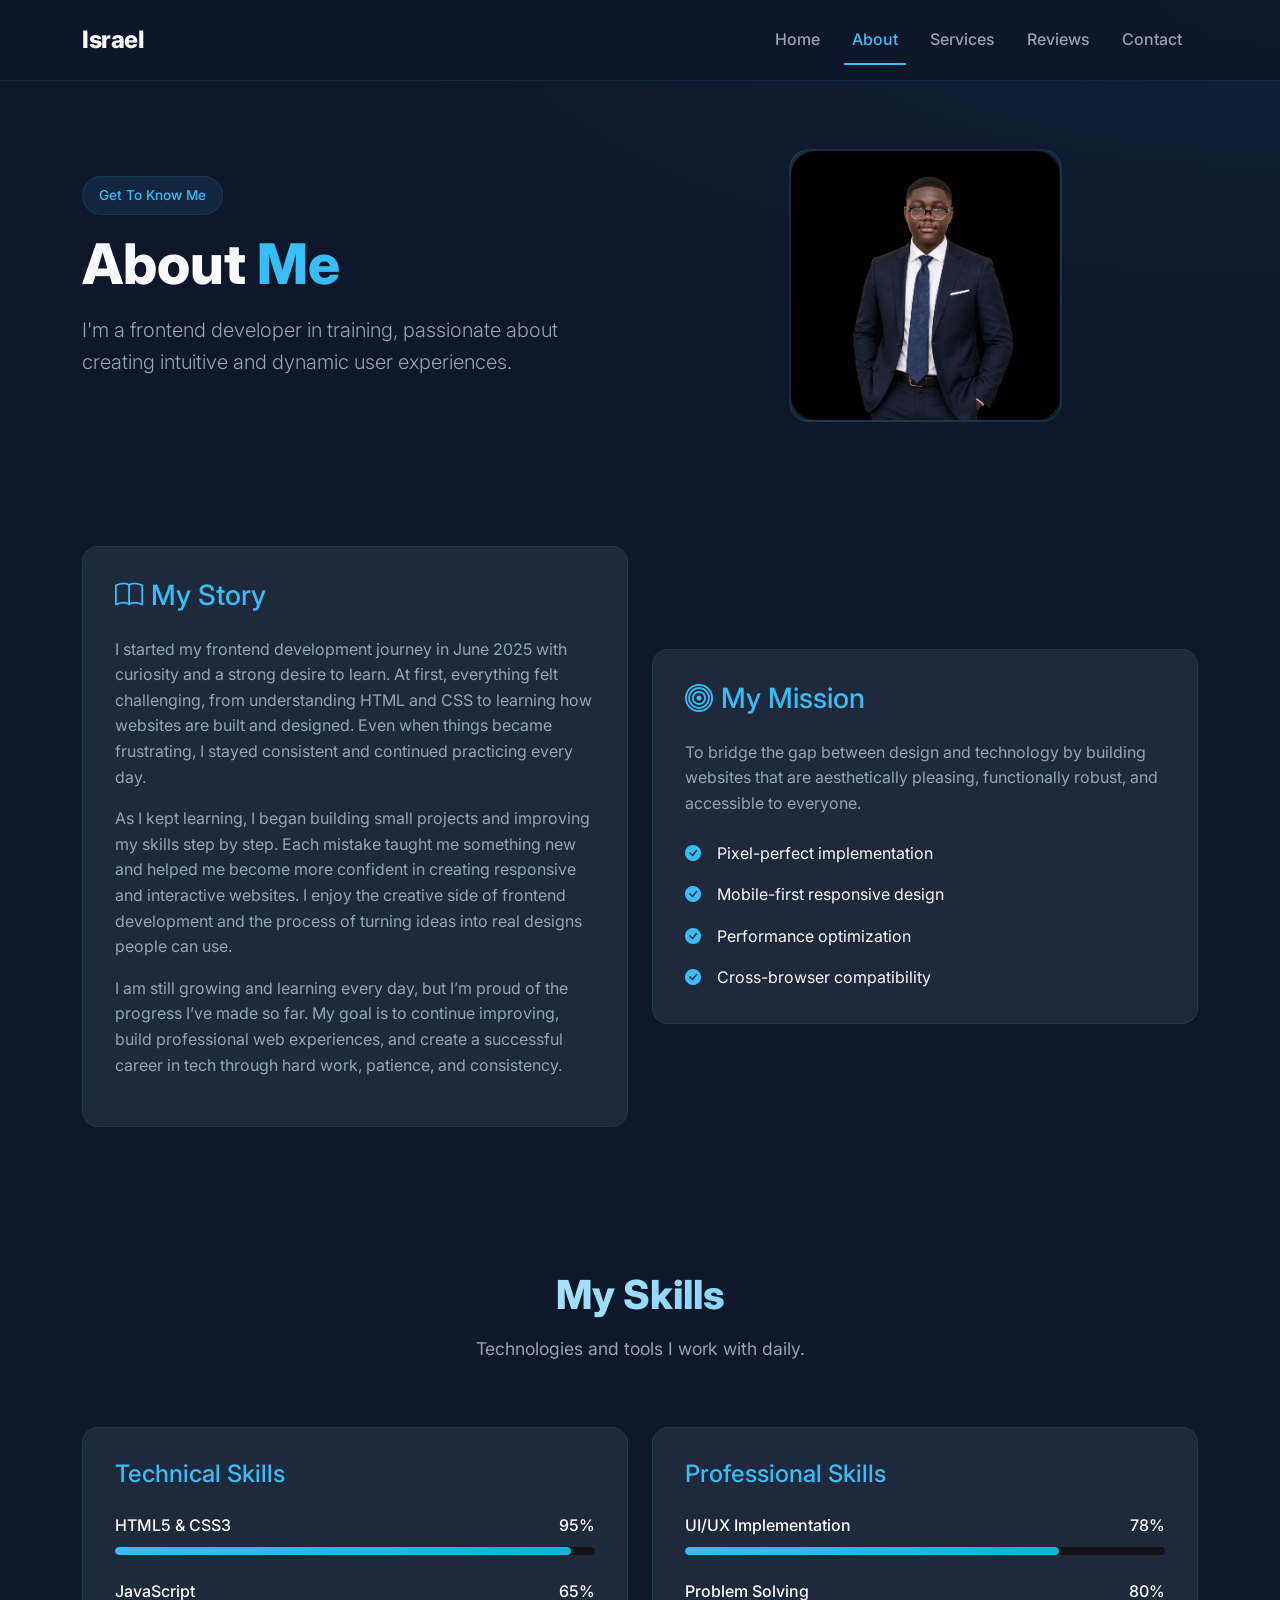
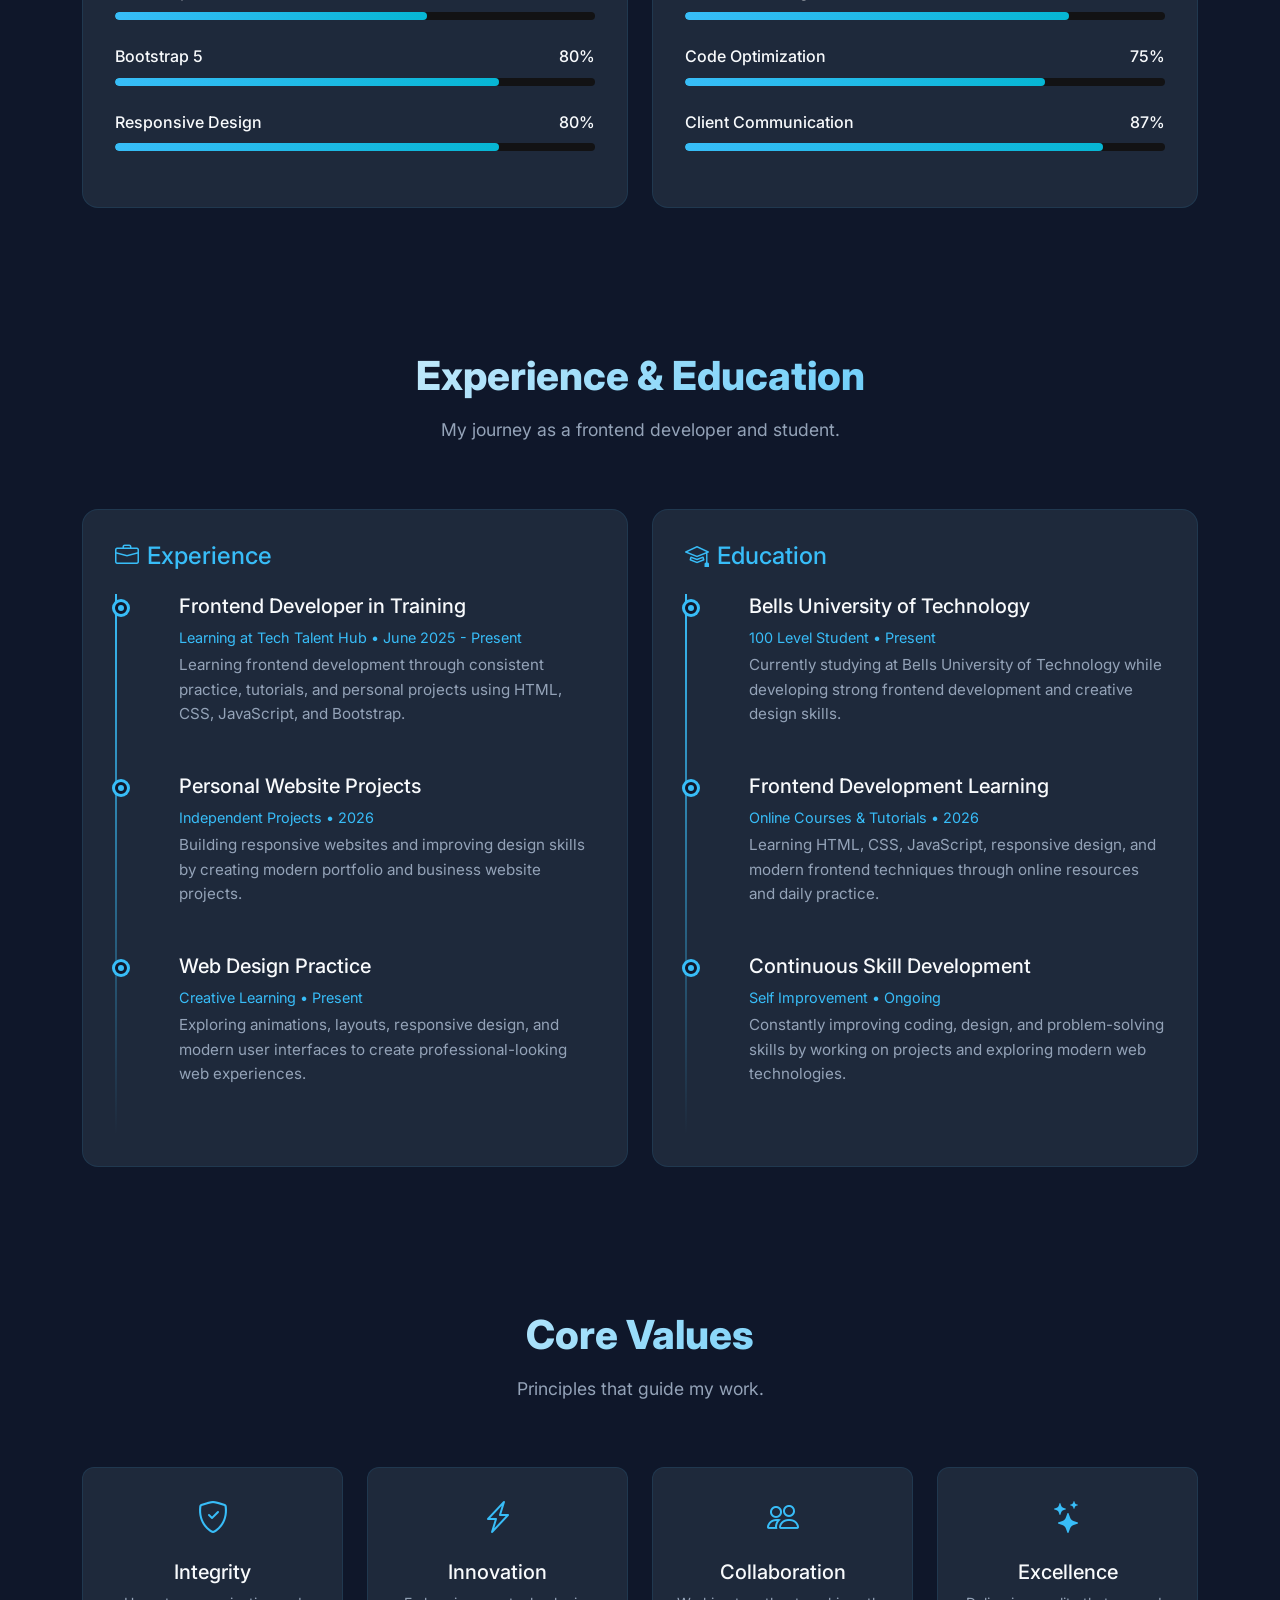
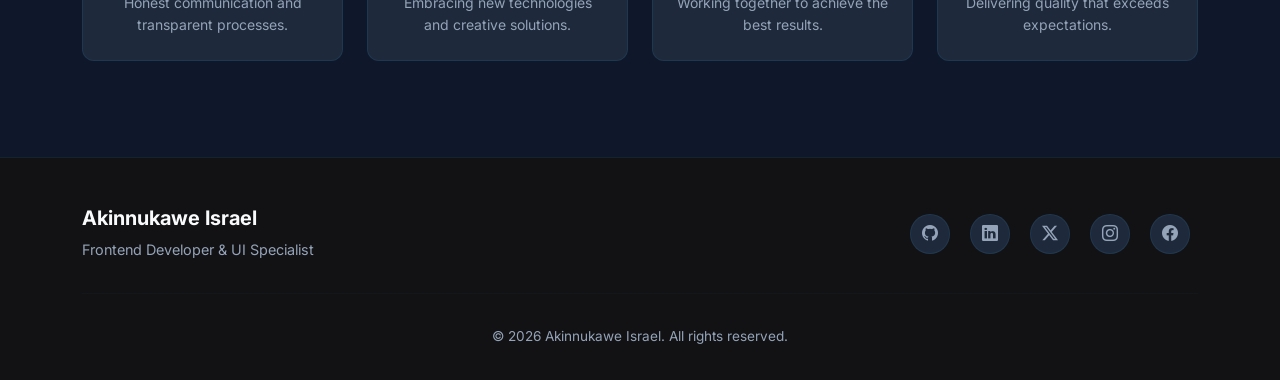
==== about.html @ 378a419d "first commit" ====
<!DOCTYPE html>
<html lang="en">
<head>
  <meta charset="UTF-8">
  <meta name="viewport" content="width=device-width, initial-scale=1.0">
  <title>About | Akinnukawe Israel</title>
  <link href="https://cdn.jsdelivr.net/npm/bootstrap@5.3.2/dist/css/bootstrap.min.css" rel="stylesheet">
  <link rel="stylesheet" href="https://cdn.jsdelivr.net/npm/bootstrap-icons@1.11.1/font/bootstrap-icons.css">
  <link rel="stylesheet" href="style.css">
  <style>
    .about-hero {
      min-height: 50vh;
      display: flex;
      align-items: center;
      background: radial-gradient(ellipse at top right, rgba(56, 189, 248, 0.06) 0%, transparent 50%);
      padding-top: 80px;
    }
    .about-img {
      width: 50%;
      max-width: 400px;
      aspect-ratio: 1;
      border-radius: 20px;
      background: linear-gradient(135deg, #1e293b, #0f172a);
      display: flex;
      align-items: center;
      justify-content: center;
      font-size: 8rem;
      color: var(--accent);
      border: 2px solid var(--border);
      margin: 0 auto;

    }
    .skill-bar-wrapper {
      margin-bottom: 1.5rem;
    }
    .skill-label {
      display: flex;
      justify-content: space-between;
      margin-bottom: 0.5rem;
      font-weight: 500;
    }
    .value-card {
      background: var(--card-bg);
      border: 1px solid var(--border);
      border-radius: 12px;
      padding: 1.5rem;
      text-align: center;
      transition: all 0.3s ease;
    }
    .value-card:hover {
      border-color: var(--accent);
      transform: translateY(-5px);
    }
    .value-icon {
      font-size: 2rem;
      color: var(--accent);
      margin-bottom: 1rem;
    }
  </style>
</head>
<body>

  <nav class="navbar navbar-expand-lg fixed-top">
    <div class="container">
      <a class="navbar-brand" href="index.html">Israel<span></span></a>
      <button class="navbar-toggler" type="button" data-bs-toggle="collapse" data-bs-target="#navbarNav">
        <span class="navbar-toggler-icon" style="filter: invert(1);"></span>
      </button>
      <div class="collapse navbar-collapse" id="navbarNav">
        <ul class="navbar-nav ms-auto">
          <li class="nav-item"><a class="nav-link" href="index.html">Home</a></li>
          <li class="nav-item"><a class="nav-link active" href="about.html">About</a></li>
          <li class="nav-item"><a class="nav-link" href="services.html">Services</a></li>
          <li class="nav-item"><a class="nav-link" href="review.html">Reviews</a></li>
          <li class="nav-item"><a class="nav-link" href="contact.html">Contact</a></li>
        </ul>
      </div>
    </div>
  </nav>

  <!-- Section 1: About Hero -->
  <section class="about-hero" style="padding-top: 120px;">
    <div class="container">
      <div class="row align-items-center">
        <div class="col-lg-6 animate-on-scroll">
          <div class="badge-cyan mb-3 d-inline-block">Get To Know Me</div>
          <h1 style="font-size: 3.5rem; font-weight: 800; margin-bottom: 1rem;">About <span style="color: var(--accent);">Me</span></h1>
          <p class="lead" style="color: var(--text-secondary);">
            I'm a frontend developer in training, passionate about creating intuitive and dynamic user experiences.
          </p>
        </div>
        <div class="col-lg-6 animate-on-scroll stagger-2">
          <div class="about-img">
            <img src="/asset/israel.png" alt="Akinnukawe Israel" style="width:100%;height:100%;border-radius:9%;object-fit:cover;" >
          </div>
        </div>
      </div>
    </div>
  </section>

  <!-- Section 2: My Story -->
  <section class="py-5 my-5">
    <div class="container">
      <div class="row align-items-center">
        <div class="col-lg-6 animate-on-scroll slide-left mb-4 mb-lg-0">
          <div class="glass-card">
            <h3 class="mb-4" style="color: var(--accent);"><i class="bi bi-book me-2"></i>My Story</h3>
            <p style="color: var(--text-secondary);">
             I started my frontend development journey in June 2025 with curiosity and a strong desire to learn. At first, everything felt challenging, from understanding HTML and CSS to learning how websites are built and designed. Even when things became frustrating, I stayed consistent and continued practicing every day.</p>
            <p style="color: var(--text-secondary);">
              As I kept learning, I began building small projects and improving my skills step by step. Each mistake taught me something new and helped me become more confident in creating responsive and interactive websites. I enjoy the creative side of frontend development and the process of turning ideas into real designs people can use.
            </p>
            <p style="color: var(--text-secondary);">
             I am still growing and learning every day, but I’m proud of the progress I’ve made so far. My goal is to continue improving, build professional web experiences, and create a successful career in tech through hard work, patience, and consistency.
            </p>
          </div>
        </div>
        <div class="col-lg-6 animate-on-scroll slide-right stagger-2">
          <div class="glass-card">
            <h3 class="mb-4" style="color: var(--accent);"><i class="bi bi-bullseye me-2"></i>My Mission</h3>
            <p style="color: var(--text-secondary);">
              To bridge the gap between design and technology by building websites that are aesthetically pleasing, functionally robust, and accessible to everyone.
            </p>
            <div class="mt-4">
              <div class="d-flex align-items-center mb-3">
                <i class="bi bi-check-circle-fill me-3" style="color: var(--accent);"></i>
                <span>Pixel-perfect implementation</span>
              </div>
              <div class="d-flex align-items-center mb-3">
                <i class="bi bi-check-circle-fill me-3" style="color: var(--accent);"></i>
                <span>Mobile-first responsive design</span>
              </div>
              <div class="d-flex align-items-center mb-3">
                <i class="bi bi-check-circle-fill me-3" style="color: var(--accent);"></i>
                <span>Performance optimization</span>
              </div>
              <div class="d-flex align-items-center">
                <i class="bi bi-check-circle-fill me-3" style="color: var(--accent);"></i>
                <span>Cross-browser compatibility</span>
              </div>
            </div>
          </div>
        </div>
      </div>
    </div>
  </section>

  <!-- Section 3: Skills -->
  <section class="py-5 my-5">
    <div class="container">
      <div class="section-header animate-on-scroll">
        <h2>My Skills</h2>
        <p>Technologies and tools I work with daily.</p>
      </div>
      <div class="row">
        <div class="col-lg-6 animate-on-scroll stagger-1">
          <div class="glass-card">
            <h4 class="mb-4" style="color: var(--accent);">Technical Skills</h4>
            <div class="skill-bar-wrapper">
              <div class="skill-label">
                <span>HTML5 & CSS3</span>
                <span>95%</span>
              </div>
              <div class="progress">
                <div class="progress-bar" data-width="95" style="width: 0%;"></div>
              </div>
            </div>
            <div class="skill-bar-wrapper">
              <div class="skill-label">
                <span>JavaScript</span>
                <span>65%</span>
              </div>
              <div class="progress">
                <div class="progress-bar" data-width="65" style="width: 0%;"></div>
              </div>
            </div>
            <div class="skill-bar-wrapper">
              <div class="skill-label">
                <span>Bootstrap 5</span>
                <span>80%</span>
              </div>
              <div class="progress">
                <div class="progress-bar" data-width="80" style="width: 0%;"></div>
              </div>
            </div>
            <div class="skill-bar-wrapper">
              <div class="skill-label">
                <span>Responsive Design</span>
                <span>80%</span>
              </div>
              <div class="progress">
                <div class="progress-bar" data-width="80" style="width: 0%;"></div>
              </div>
            </div>
          </div>
        </div>
        <div class="col-lg-6 animate-on-scroll stagger-2">
          <div class="glass-card">
            <h4 class="mb-4" style="color: var(--accent);">Professional Skills</h4>
            <div class="skill-bar-wrapper">
              <div class="skill-label">
                <span>UI/UX Implementation</span>
                <span>78%</span>
              </div>
              <div class="progress">
                <div class="progress-bar" data-width="78" style="width: 0%;"></div>
              </div>
            </div>
            <div class="skill-bar-wrapper">
              <div class="skill-label">
                <span>Problem Solving</span>
                <span>80%</span>
              </div>
              <div class="progress">
                <div class="progress-bar" data-width="80" style="width: 0%;"></div>
              </div>
            </div>
            <div class="skill-bar-wrapper">
              <div class="skill-label">
                <span>Code Optimization</span>
                <span>75%</span>
              </div>
              <div class="progress">
                <div class="progress-bar" data-width="75" style="width: 0%;"></div>
              </div>
            </div>
            <div class="skill-bar-wrapper">
              <div class="skill-label">
                <span>Client Communication</span>
                <span>87%</span>
              </div>
              <div class="progress">
                <div class="progress-bar" data-width="87" style="width: 0%;"></div>
              </div>
            </div>
          </div>
        </div>
      </div>
    </div>
  </section>

  <!-- Section 4: Experience -->
  <!-- <section class="py-5 my-5">
    <div class="container">
      <div class="section-header animate-on-scroll">
        <h2>Experience & Education</h2>
        <p>My professional journey so far.</p>
      </div>
      <div class="row">
        <div class="col-lg-6 animate-on-scroll slide-left stagger-1">
          <div class="glass-card">
            <h4 class="mb-4" style="color: var(--accent);"><i class="bi bi-briefcase me-2"></i>Experience</h4>
            <div class="timeline">
              <div class="timeline-item">
                <h5>Senior Frontend Developer</h5>
                <p class="mb-1" style="color: var(--accent); font-size: 0.9rem;">Tech Solutions Ltd • 2023 - Present</p>
                <p style="color: var(--text-secondary); font-size: 0.95rem;">Leading frontend development for enterprise clients, implementing complex UI components and mentoring junior developers.</p>
              </div>
              <div class="timeline-item">
                <h5>Frontend Developer</h5>
                <p class="mb-1" style="color: var(--accent); font-size: 0.9rem;">Digital Agency • 2021 - 2023</p>
                <p style="color: var(--text-secondary); font-size: 0.95rem;">Built responsive websites for 30+ clients using Bootstrap, JavaScript, and modern CSS techniques.</p>
              </div>
              <div class="timeline-item">
                <h5>Junior Web Developer</h5>
                <p class="mb-1" style="color: var(--accent); font-size: 0.9rem;">Startup Hub • 2020 - 2021</p>
                <p style="color: var(--text-secondary); font-size: 0.95rem;">Developed landing pages, email templates, and assisted in full-stack project development.</p>
              </div>
            </div>
          </div>
        </div>
        <div class="col-lg-6 animate-on-scroll slide-right stagger-2">
          <div class="glass-card">
            <h4 class="mb-4" style="color: var(--accent);"><i class="bi bi-mortarboard me-2"></i>Education</h4>
            <div class="timeline">
              <div class="timeline-item">
                <h5>B.Sc. Computer Science</h5>
                <p class="mb-1" style="color: var(--accent); font-size: 0.9rem;">University of Lagos • 2016 - 2020</p>
                <p style="color: var(--text-secondary); font-size: 0.95rem;">Focused on software engineering, web technologies, and human-computer interaction.</p>
              </div>
              <div class="timeline-item">
                <h5>Frontend Certification</h5>
                <p class="mb-1" style="color: var(--accent); font-size: 0.9rem;">FreeCodeCamp • 2021</p>
                <p style="color: var(--text-secondary); font-size: 0.95rem;">Completed 300+ hours of curriculum covering HTML, CSS, JavaScript, and responsive design.</p>
              </div>
              <div class="timeline-item">
                <h5>UI/UX Design Fundamentals</h5>
                <p class="mb-1" style="color: var(--accent); font-size: 0.9rem;">Coursera • 2022</p>
                <p style="color: var(--text-secondary); font-size: 0.95rem;">Learned design principles, wireframing, and prototyping for better user experiences.</p>
              </div>
            </div>
          </div>
        </div>
      </div>
    </div>
  </section> -->
<section class="py-5 my-5">
  <div class="container">
    <div class="section-header animate-on-scroll">
      <h2>Experience & Education</h2>
      <p>My journey as a frontend developer and student.</p>
    </div>

    <div class="row">

      <!-- Experience -->
      <div class="col-lg-6 animate-on-scroll slide-left stagger-1">
        <div class="glass-card">
          <h4 class="mb-4" style="color: var(--accent);">
            <i class="bi bi-briefcase me-2"></i>Experience
          </h4>

          <div class="timeline">

            <div class="timeline-item">
              <h5>Frontend Developer in Training</h5>
              <p class="mb-1" style="color: var(--accent); font-size: 0.9rem;">
                Learning at Tech Talent Hub • June 2025 - Present
              </p>
              <p style="color: var(--text-secondary); font-size: 0.95rem;">
                Learning frontend development through consistent practice, tutorials, and personal projects using HTML, CSS, JavaScript, and Bootstrap.
              </p>
            </div>

            <div class="timeline-item">
              <h5>Personal Website Projects</h5>
              <p class="mb-1" style="color: var(--accent); font-size: 0.9rem;">
                Independent Projects • 2026
              </p>
              <p style="color: var(--text-secondary); font-size: 0.95rem;">
                Building responsive websites and improving design skills by creating modern portfolio and business website projects.
              </p>
            </div>

            <div class="timeline-item">
              <h5>Web Design Practice</h5>
              <p class="mb-1" style="color: var(--accent); font-size: 0.9rem;">
                Creative Learning • Present
              </p>
              <p style="color: var(--text-secondary); font-size: 0.95rem;">
                Exploring animations, layouts, responsive design, and modern user interfaces to create professional-looking web experiences.
              </p>
            </div>

          </div>
        </div>
      </div>

      <!-- Education -->
      <div class="col-lg-6 animate-on-scroll slide-right stagger-2">
        <div class="glass-card">
          <h4 class="mb-4" style="color: var(--accent);">
            <i class="bi bi-mortarboard me-2"></i>Education
          </h4>

          <div class="timeline">

            <div class="timeline-item">
              <h5>Bells University of Technology</h5>
              <p class="mb-1" style="color: var(--accent); font-size: 0.9rem;">
                100 Level Student • Present
              </p>
              <p style="color: var(--text-secondary); font-size: 0.95rem;">
                Currently studying at Bells University of Technology while developing strong frontend development and creative design skills.
              </p>
            </div>

            <div class="timeline-item">
              <h5>Frontend Development Learning</h5>
              <p class="mb-1" style="color: var(--accent); font-size: 0.9rem;">
                Online Courses & Tutorials • 2026
              </p>
              <p style="color: var(--text-secondary); font-size: 0.95rem;">
                Learning HTML, CSS, JavaScript, responsive design, and modern frontend techniques through online resources and daily practice.
              </p>
            </div>

            <div class="timeline-item">
              <h5>Continuous Skill Development</h5>
              <p class="mb-1" style="color: var(--accent); font-size: 0.9rem;">
                Self Improvement • Ongoing
              </p>
              <p style="color: var(--text-secondary); font-size: 0.95rem;">
                Constantly improving coding, design, and problem-solving skills by working on projects and exploring modern web technologies.
              </p>
            </div>

          </div>
        </div>
      </div>

    </div>
  </div>
</section>
  <!-- Section 5: Values -->
  <section class="py-5 my-5">
    <div class="container">
      <div class="section-header animate-on-scroll">
        <h2>Core Values</h2>
        <p>Principles that guide my work.</p>
      </div>
      <div class="row g-4">
        <div class="col-md-6 col-lg-3 animate-on-scroll stagger-1">
          <div class="value-card">
            <div class="value-icon"><i class="bi bi-shield-check"></i></div>
            <h5>Integrity</h5>
            <p class="mb-0 small" style="color: var(--text-secondary);">Honest communication and transparent processes.</p>
          </div>
        </div>
        <div class="col-md-6 col-lg-3 animate-on-scroll stagger-2">
          <div class="value-card">
            <div class="value-icon"><i class="bi bi-lightning-charge"></i></div>
            <h5>Innovation</h5>
            <p class="mb-0 small" style="color: var(--text-secondary);">Embracing new technologies and creative solutions.</p>
          </div>
        </div>
        <div class="col-md-6 col-lg-3 animate-on-scroll stagger-3">
          <div class="value-card">
            <div class="value-icon"><i class="bi bi-people"></i></div>
            <h5>Collaboration</h5>
            <p class="mb-0 small" style="color: var(--text-secondary);">Working together to achieve the best results.</p>
          </div>
        </div>
        <div class="col-md-6 col-lg-3 animate-on-scroll stagger-4">
          <div class="value-card">
            <div class="value-icon"><i class="bi bi-stars"></i></div>
            <h5>Excellence</h5>
            <p class="mb-0 small" style="color: var(--text-secondary);">Delivering quality that exceeds expectations.</p>
          </div>
        </div>
      </div>
    </div>
  </section>

  <footer class="footer">
    <div class="container">
      <div class="row align-items-center">
        <div class="col-md-6 text-center text-md-start mb-3 mb-md-0">
          <h5 style="font-weight: 700;">Akinnukawe Israel</h5>
          <p class="mb-0" style="color: var(--text-secondary); font-size: 0.9rem;">Frontend Developer & UI Specialist</p>
        </div>
        <div class="col-md-6 text-center text-md-end">
         <a href="https://github.com/king12oraku1" class="social-link"><i class="bi bi-github"></i></a>
          <a href="https://linkedin.com/in/israel-akinnukawe-5947b13b0
          " class="social-link"><i class="bi bi-linkedin"></i></a>
          <a href="https://twitter.com/akinnukawe77743" class="social-link"><i class="bi bi-twitter-x"></i></a>
          <a href="https://instagram.com/israel._ololade" class="social-link"><i class="bi bi-instagram"></i></a>
          <a href="https://facebook.com/share/1ZvUcsH8m3/" class="social-link"><i class="bi bi-facebook"></i></a>
        </div>
      </div>
      <hr style="border-color: var(--border); margin: 2rem 0;">
      <div class="text-center" style="color: var(--text-secondary); font-size: 0.85rem;">
        <p class="mb-0">&copy; 2026 Akinnukawe Israel. All rights reserved.</p>
      </div>
    </div>
  </footer>

  <script src="https://cdn.jsdelivr.net/npm/bootstrap@5.3.2/dist/js/bootstrap.bundle.min.js"></script>
  <script src="script.js"></script>
</body>
</html>
---- style.css ----
@import url('https://fonts.googleapis.com/css2?family=Inter:wght@300;400;500;600;700;800&display=swap');

:root {
  --bg-primary: #0F172A;
  --bg-secondary: #121214;
  --card-bg: #1E293B;
  --card-alt: #1A1A1E;
  --text-primary: #F8FAFC;
  --text-secondary: #94A3B8;
  --accent: #38BDF8;
  --accent-hover: #06B6D4;
  --border: rgba(56, 189, 248, 0.1);
  --shadow: rgba(0, 0, 0, 0.4);
}

* {
  margin: 0;
  padding: 0;
  box-sizing: border-box;
}

html {
  scroll-behavior: smooth;
}

body {
  font-family: 'Inter', sans-serif;
  background-color: var(--bg-primary);
  color: var(--text-primary);
  line-height: 1.6;
  overflow-x: hidden;
}

/* Scrollbar */
::-webkit-scrollbar {
  width: 8px;
}
::-webkit-scrollbar-track {
  background: var(--bg-secondary);
}
::-webkit-scrollbar-thumb {
  background: var(--accent);
  border-radius: 4px;
}

/* Navigation */
.navbar {
  background: rgba(15, 23, 42, 0.85) !important;
  backdrop-filter: blur(12px);
  border-bottom: 1px solid var(--border);
  padding: 1rem 0;
  transition: all 0.3s ease;
}

.navbar-brand {
  color: var(--text-primary) !important;
  font-weight: 800;
  font-size: 1.5rem;
  letter-spacing: -0.5px;
}

.navbar-brand span {
  color: var(--accent);
}

.nav-link {
  color: var(--text-secondary) !important;
  font-weight: 500;
  margin: 0 0.5rem;
  position: relative;
  transition: color 0.3s ease;
}

.nav-link:hover,
.nav-link.active {
  color: var(--accent) !important;
}

.nav-link::after {
  content: '';
  position: absolute;
  bottom: -4px;
  left: 0;
  width: 0;
  height: 2px;
  background: var(--accent);
  transition: width 0.3s ease;
}

.nav-link:hover::after,
.nav-link.active::after {
  width: 100%;
}

/* Buttons */
.btn-cyan {
  background: linear-gradient(135deg, var(--accent), var(--accent-hover));
  color: var(--bg-primary);
  border: none;
  padding: 0.75rem 2rem;
  font-weight: 600;
  border-radius: 8px;
  transition: all 0.3s ease;
  box-shadow: 0 4px 15px rgba(56, 189, 248, 0.3);
}

.btn-cyan:hover {
  transform: translateY(-2px);
  box-shadow: 0 6px 25px rgba(56, 189, 248, 0.5);
  color: var(--bg-primary);
}

.btn-outline-cyan {
  background: transparent;
  color: var(--accent);
  border: 2px solid var(--accent);
  padding: 0.75rem 2rem;
  font-weight: 600;
  border-radius: 8px;
  transition: all 0.3s ease;
}

.btn-outline-cyan:hover {
  background: var(--accent);
  color: var(--bg-primary);
  transform: translateY(-2px);
}

/* Cards */
.glass-card {
  background: var(--card-bg);
  border: 1px solid var(--border);
  border-radius: 16px;
  padding: 2rem;
  transition: all 0.4s ease;
  position: relative;
  overflow: hidden;
}

.glass-card::before {
  content: '';
  position: absolute;
  top: 0;
  left: -100%;
  width: 100%;
  height: 100%;
  background: linear-gradient(90deg, transparent, rgba(56, 189, 248, 0.05), transparent);
  transition: left 0.5s ease;
}

.glass-card:hover::before {
  left: 100%;
}

.glass-card:hover {
  transform: translateY(-8px);
  border-color: rgba(56, 189, 248, 0.3);
  box-shadow: 0 20px 40px rgba(0, 0, 0, 0.4), 0 0 20px rgba(56, 189, 248, 0.1);
}

/* Section Headers */
.section-header {
  text-align: center;
  margin-bottom: 4rem;
}

.section-header h2 {
  font-size: 2.5rem;
  font-weight: 800;
  margin-bottom: 1rem;
  background: linear-gradient(135deg, var(--text-primary), var(--accent));
  -webkit-background-clip: text;
  -webkit-text-fill-color: transparent;
  background-clip: text;
}

.section-header p {
  color: var(--text-secondary);
  font-size: 1.1rem;
  max-width: 600px;
  margin: 0 auto;
}

/* Animations */
.animate-on-scroll {
  opacity: 0;
  transform: translateY(40px);
  transition: all 0.8s cubic-bezier(0.4, 0, 0.2, 1);
}

.animate-on-scroll.visible {
  opacity: 1;
  transform: translateY(0);
}

.fade-in {
  opacity: 0;
  transition: opacity 1s ease;
}

.fade-in.visible {
  opacity: 1;
}

.slide-left {
  opacity: 0;
  transform: translateX(-60px);
  transition: all 0.8s ease;
}

.slide-left.visible {
  opacity: 1;
  transform: translateX(0);
}

.slide-right {
  opacity: 0;
  transform: translateX(60px);
  transition: all 0.8s ease;
}

.slide-right.visible {
  opacity: 1;
  transform: translateX(0);
}

.scale-in {
  opacity: 0;
  transform: scale(0.8);
  transition: all 0.8s ease;
}

.scale-in.visible {
  opacity: 1;
  transform: scale(1);
}

.stagger-1 { transition-delay: 0.1s; }
.stagger-2 { transition-delay: 0.2s; }
.stagger-3 { transition-delay: 0.3s; }
.stagger-4 { transition-delay: 0.4s; }

/* Hero Section */
.hero-section {
  min-height: 100vh;
  display: flex;
  align-items: center;
  position: relative;
  overflow: hidden;
  background: radial-gradient(ellipse at top right, rgba(56, 189, 248, 0.08) 0%, transparent 50%),
              radial-gradient(ellipse at bottom left, rgba(6, 182, 212, 0.05) 0%, transparent 50%);
}

.hero-section::before {
  content: '';
  position: absolute;
  top: 0;
  left: 0;
  width: 100%;
  height: 100%;
  background: url("data:image/svg+xml,%3Csvg width='60' height='60' viewBox='0 0 60 60' xmlns='http://www.w3.org/2000/svg'%3E%3Cg fill='none' fill-rule='evenodd'%3E%3Cg fill='%2338BDF8' fill-opacity='0.03'%3E%3Cpath d='M36 34v-4h-2v4h-4v2h4v4h2v-4h4v-2h-4zm0-30V0h-2v4h-4v2h4v4h2V6h4V4h-4zM6 34v-4H4v4H0v2h4v4h2v-4h4v-2H6zM6 4V0H4v4H0v2h4v4h2V6h4V4H6z'/%3E%3C/g%3E%3C/g%3E%3C/svg%3E");
  opacity: 0.4;
}

.hero-content h1 {
  font-size: 4rem;
  font-weight: 800;
  line-height: 1.1;
  margin-bottom: 1.5rem;
}

.hero-content h1 span {
  color: var(--accent);
  text-shadow: 0 0 30px rgba(56, 189, 248, 0.3);
}

.hero-content .lead {
  font-size: 1.25rem;
  color: var(--text-secondary);
  margin-bottom: 2rem;
}

.hero-stats {
  display: flex;
  gap: 3rem;
  margin-top: 3rem;
}

.stat-item h3 {
  font-size: 2.5rem;
  font-weight: 700;
  color: var(--accent);
  margin-bottom: 0.25rem;
}

.stat-item p {
  color: var(--text-secondary);
  font-size: 0.9rem;
  text-transform: uppercase;
  letter-spacing: 1px;
}

/* Floating shapes */
.float-shape {
  position: absolute;
  border-radius: 50%;
  background: linear-gradient(135deg, var(--accent), var(--accent-hover));
  opacity: 0.1;
  animation: float 6s ease-in-out infinite;
}

@keyframes float {
  0%, 100% { transform: translateY(0px) rotate(0deg); }
  50% { transform: translateY(-20px) rotate(5deg); }
}

/* Project Cards */
.project-card {
  background: var(--card-bg);
  border-radius: 16px;
  overflow: hidden;
  border: 1px solid var(--border);
  transition: all 0.4s ease;
  height: 100%;
}

.project-card:hover {
  transform: translateY(-10px);
  box-shadow: 0 25px 50px rgba(0, 0, 0, 0.5);
  border-color: rgba(56, 189, 248, 0.3);
}

.project-img {
  height: 220px;
  background: linear-gradient(135deg, #1e293b 0%, #0f172a 100%);
  display: flex;
  align-items: center;
  justify-content: center;
  font-size: 3rem;
  color: var(--accent);
  position: relative;
  overflow: hidden;
}

.project-img::after {
  content: '';
  position: absolute;
  top: 0;
  left: 0;
  width: 100%;
  height: 100%;
  background: linear-gradient(to bottom, transparent 50%, var(--card-bg) 100%);
}

.project-body {
  padding: 1.5rem;
}

.project-body h4 {
  font-weight: 700;
  margin-bottom: 0.5rem;
  color: var(--text-primary);
}

.project-body p {
  color: var(--text-secondary);
  font-size: 0.95rem;
  margin-bottom: 1rem;
}

.project-tags {
  display: flex;
  flex-wrap: wrap;
  gap: 0.5rem;
  margin-bottom: 1rem;
}

.tag {
  background: rgba(56, 189, 248, 0.1);
  color: var(--accent);
  padding: 0.25rem 0.75rem;
  border-radius: 20px;
  font-size: 0.8rem;
  font-weight: 500;
}

/* Service Cards */
.service-icon {
  width: 60px;
  height: 60px;
  background: linear-gradient(135deg, rgba(56, 189, 248, 0.2), rgba(6, 182, 212, 0.1));
  border-radius: 12px;
  display: flex;
  align-items: center;
  justify-content: center;
  font-size: 1.5rem;
  color: var(--accent);
  margin-bottom: 1.5rem;
  border: 1px solid var(--border);
}

/* Review Cards */
.review-card {
  background: var(--card-bg);
  border-radius: 16px;
  padding: 2rem;
  border: 1px solid var(--border);
  transition: all 0.4s ease;
  height: 100%;
}

.review-card:hover {
  border-color: rgba(56, 189, 248, 0.3);
  transform: translateY(-5px);
}

.review-stars {
  color: #fbbf24;
  margin-bottom: 1rem;
}

.reviewer-img {
  width: 50px;
  height: 50px;
  border-radius: 50%;
  background: linear-gradient(135deg, var(--accent), var(--accent-hover));
  display: flex;
  align-items: center;
  justify-content: center;
  font-weight: 700;
  color: var(--bg-primary);
  margin-right: 1rem;
}

/* Contact Form */
.form-control {
  background: var(--card-bg);
  border: 1px solid var(--border);
  color: var(--text-primary);
  padding: 0.875rem 1rem;
  border-radius: 10px;
}

.form-control:focus {
  background: var(--card-bg);
  border-color: var(--accent);
  color: var(--text-primary);
  box-shadow: 0 0 0 3px rgba(56, 189, 248, 0.1);
}

.form-control::placeholder {
  color: var(--text-secondary);
}

.form-label {
  color: var(--text-secondary);
  font-weight: 500;
  margin-bottom: 0.5rem;
}

/* Contact Info Cards */
.contact-info-card {
  background: var(--card-bg);
  border-radius: 16px;
  padding: 2rem;
  border: 1px solid var(--border);
  text-align: center;
  transition: all 0.4s ease;
}

.contact-info-card:hover {
  border-color: var(--accent);
  transform: translateY(-5px);
}

.contact-icon {
  width: 60px;
  height: 60px;
  background: linear-gradient(135deg, rgba(56, 189, 248, 0.2), rgba(6, 182, 212, 0.1));
  border-radius: 50%;
  display: flex;
  align-items: center;
  justify-content: center;
  font-size: 1.5rem;
  color: var(--accent);
  margin: 0 auto 1.5rem;
  border: 1px solid var(--border);
}

/* Footer */
.footer {
  background: var(--bg-secondary);
  border-top: 1px solid var(--border);
  padding: 3rem 0 2rem;
}

.social-link {
  width: 40px;
  height: 40px;
  border-radius: 50%;
  background: var(--card-bg);
  border: 1px solid var(--border);
  display: inline-flex;
  align-items: center;
  justify-content: center;
  color: var(--text-secondary);
  margin: 0 0.5rem;
  transition: all 0.3s ease;
  text-decoration: none;
}

.social-link:hover {
  background: var(--accent);
  color: var(--bg-primary);
  border-color: var(--accent);
  transform: translateY(-3px);
}

/* Responsive */
@media (max-width: 991px) {
  .hero-content h1 {
    font-size: 2.5rem;
  }
  .hero-stats {
    gap: 2rem;
  }
}

@media (max-width: 768px) {
  .hero-content h1 {
    font-size: 2rem;
  }
  .section-header h2 {
    font-size: 1.75rem;
  }
  .hero-stats {
    flex-direction: column;
    gap: 1.5rem;
  }
}

/* Loading Animation */
@keyframes pulse-glow {
  0%, 100% { box-shadow: 0 0 5px rgba(56, 189, 248, 0.2); }
  50% { box-shadow: 0 0 20px rgba(56, 189, 248, 0.4); }
}

.accent-glow {
  animation: pulse-glow 3s ease-in-out infinite;
}

/* Timeline */
.timeline {
  position: relative;
  padding-left: 2rem;
}

.timeline::before {
  content: '';
  position: absolute;
  left: 0;
  top: 0;
  height: 100%;
  width: 2px;
  background: linear-gradient(to bottom, var(--accent), transparent);
}

.timeline-item {
  position: relative;
  padding-bottom: 2rem;
  padding-left: 2rem;
}

.timeline-item::before {
  content: '';
  position: absolute;
  left: -2rem;
  top: 0.5rem;
  width: 12px;
  height: 12px;
  border-radius: 50%;
  background: var(--accent);
  border: 3px solid var(--bg-primary);
  box-shadow: 0 0 0 3px var(--accent);
}

/* Progress Bars */
.progress {
  background: var(--bg-secondary);
  border-radius: 10px;
  height: 8px;
  overflow: hidden;
}

.progress-bar {
  background: linear-gradient(90deg, var(--accent), var(--accent-hover));
  border-radius: 10px;
  transition: width 1.5s ease;
}

/* Badge */
.badge-cyan {
  background: rgba(56, 189, 248, 0.1);
  color: var(--accent);
  padding: 0.5rem 1rem;
  border-radius: 20px;
  font-size: 0.85rem;
  font-weight: 500;
  border: 1px solid var(--border);
}
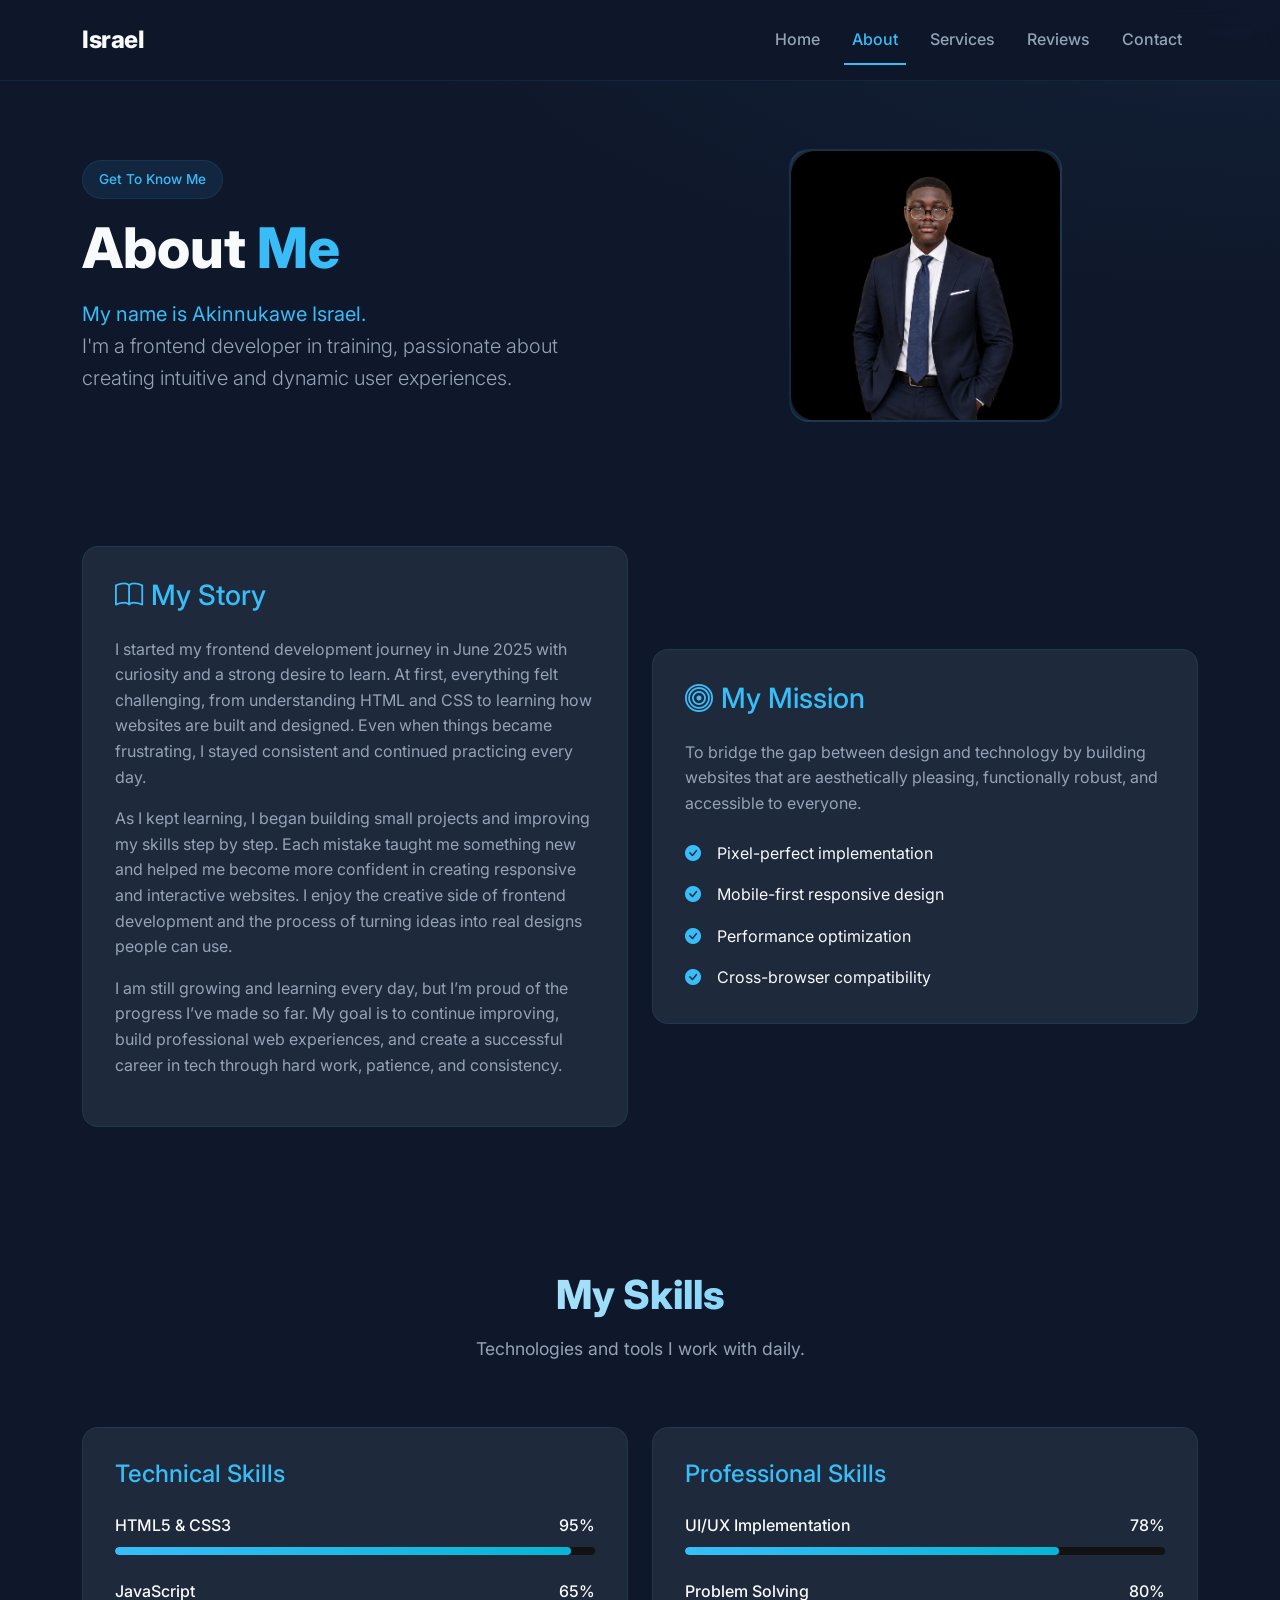
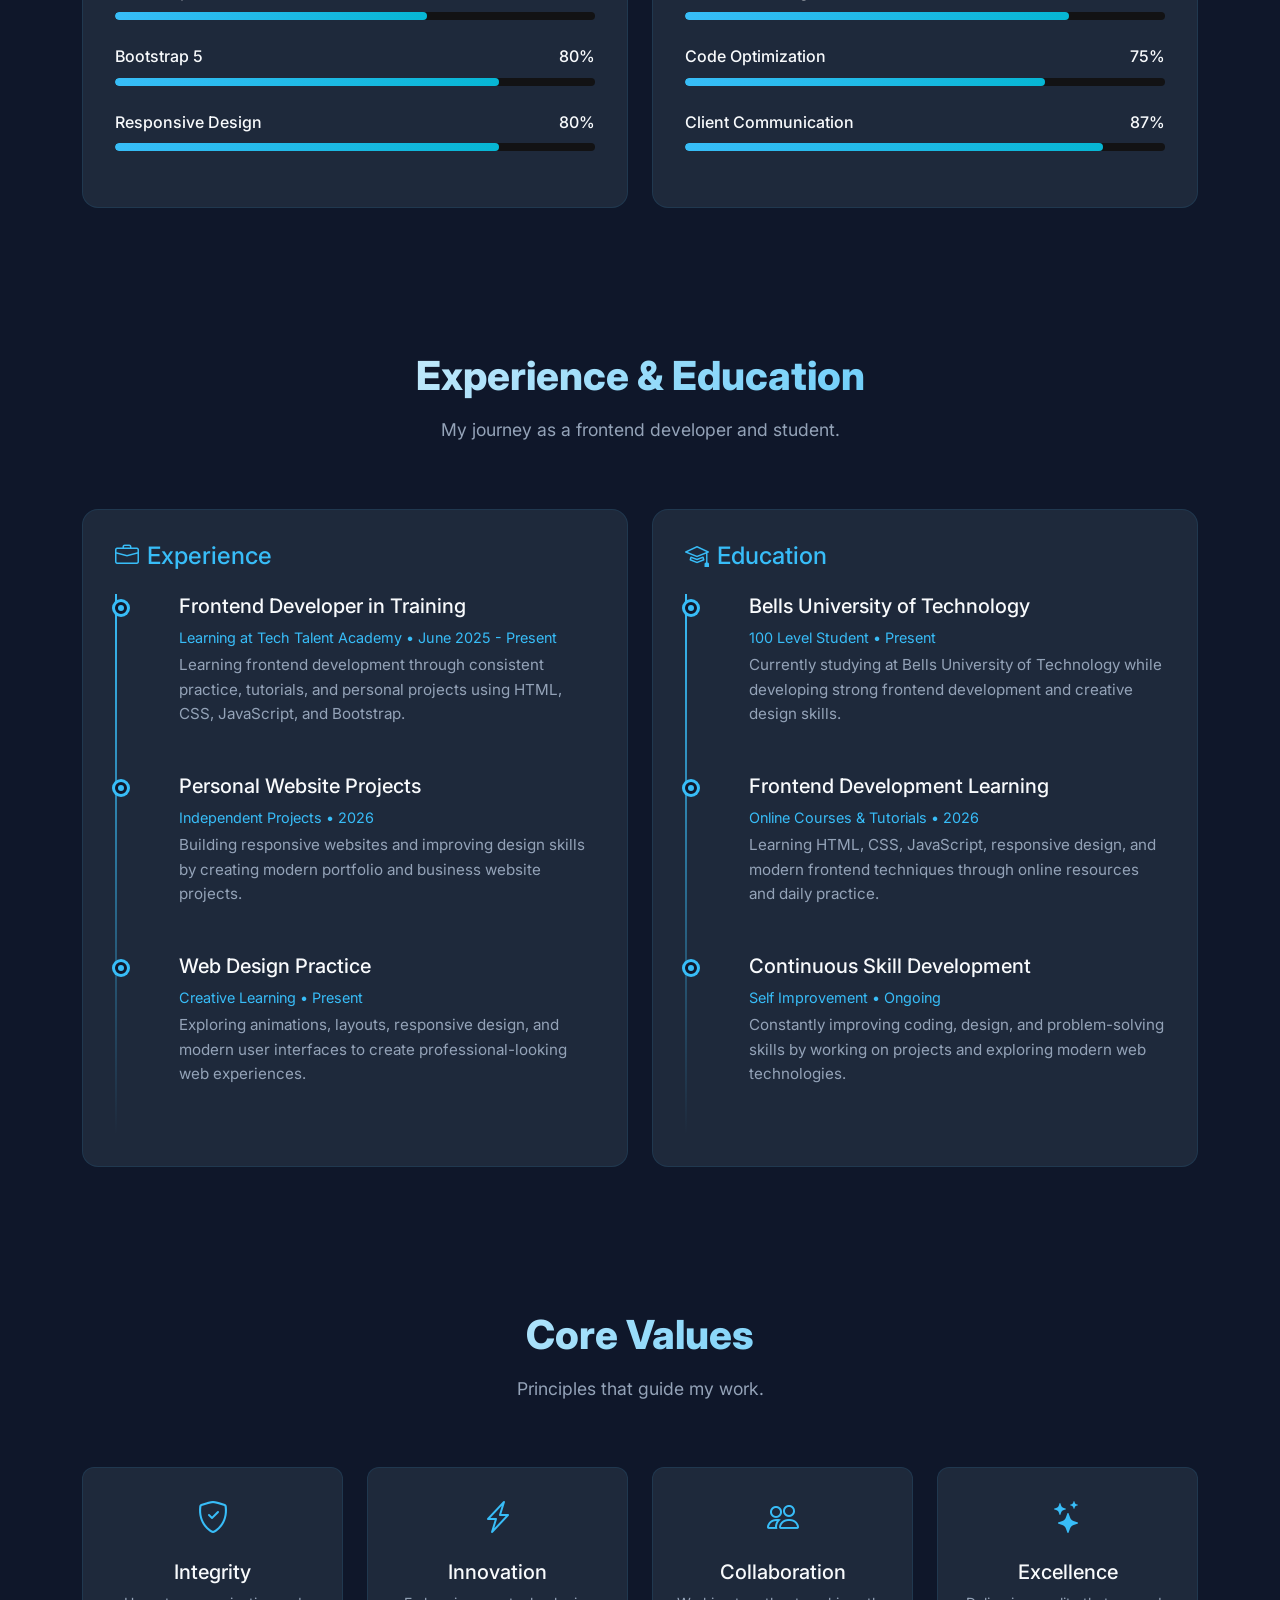
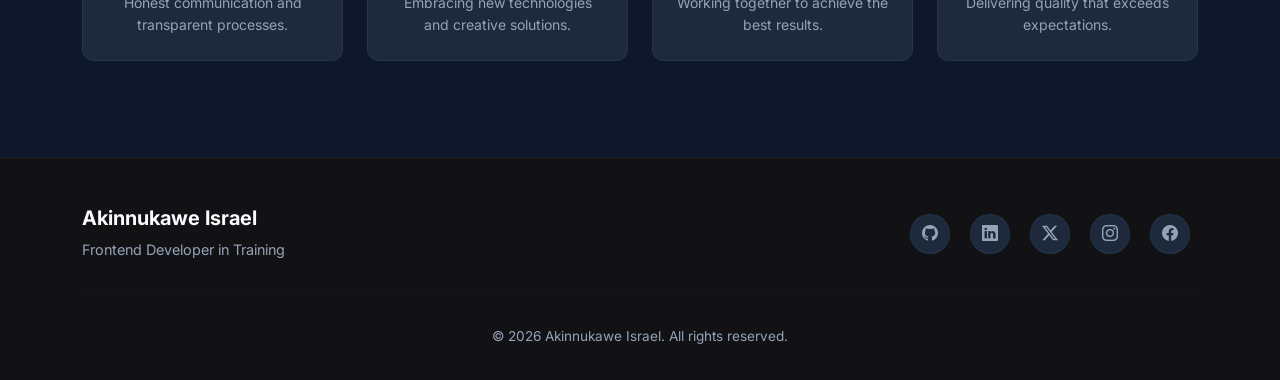
==== commit fead7a38: "footer correction" ====
--- a/about.html
+++ b/about.html
@@ -86,6 +86,7 @@
           <div class="badge-cyan mb-3 d-inline-block">Get To Know Me</div>
           <h1 style="font-size: 3.5rem; font-weight: 800; margin-bottom: 1rem;">About <span style="color: var(--accent);">Me</span></h1>
           <p class="lead" style="color: var(--text-secondary);">
+          <span style="color: var(--accent);"> <strong>My name is Akinnukawe Israel.</strong></span><br>
             I'm a frontend developer in training, passionate about creating intuitive and dynamic user experiences.
           </p>
         </div>
@@ -315,7 +316,7 @@
             <div class="timeline-item">
               <h5>Frontend Developer in Training</h5>
               <p class="mb-1" style="color: var(--accent); font-size: 0.9rem;">
-                Learning at Tech Talent Hub • June 2025 - Present
+                Learning at Tech Talent Academy • June 2025 - Present
               </p>
               <p style="color: var(--text-secondary); font-size: 0.95rem;">
                 Learning frontend development through consistent practice, tutorials, and personal projects using HTML, CSS, JavaScript, and Bootstrap.
@@ -437,7 +438,7 @@
       <div class="row align-items-center">
         <div class="col-md-6 text-center text-md-start mb-3 mb-md-0">
           <h5 style="font-weight: 700;">Akinnukawe Israel</h5>
-          <p class="mb-0" style="color: var(--text-secondary); font-size: 0.9rem;">Frontend Developer & UI Specialist</p>
+          <p class="mb-0" style="color: var(--text-secondary); font-size: 0.9rem;">Frontend Developer in Training</p>
         </div>
         <div class="col-md-6 text-center text-md-end">
          <a href="https://github.com/king12oraku1" class="social-link"><i class="bi bi-github"></i></a>
